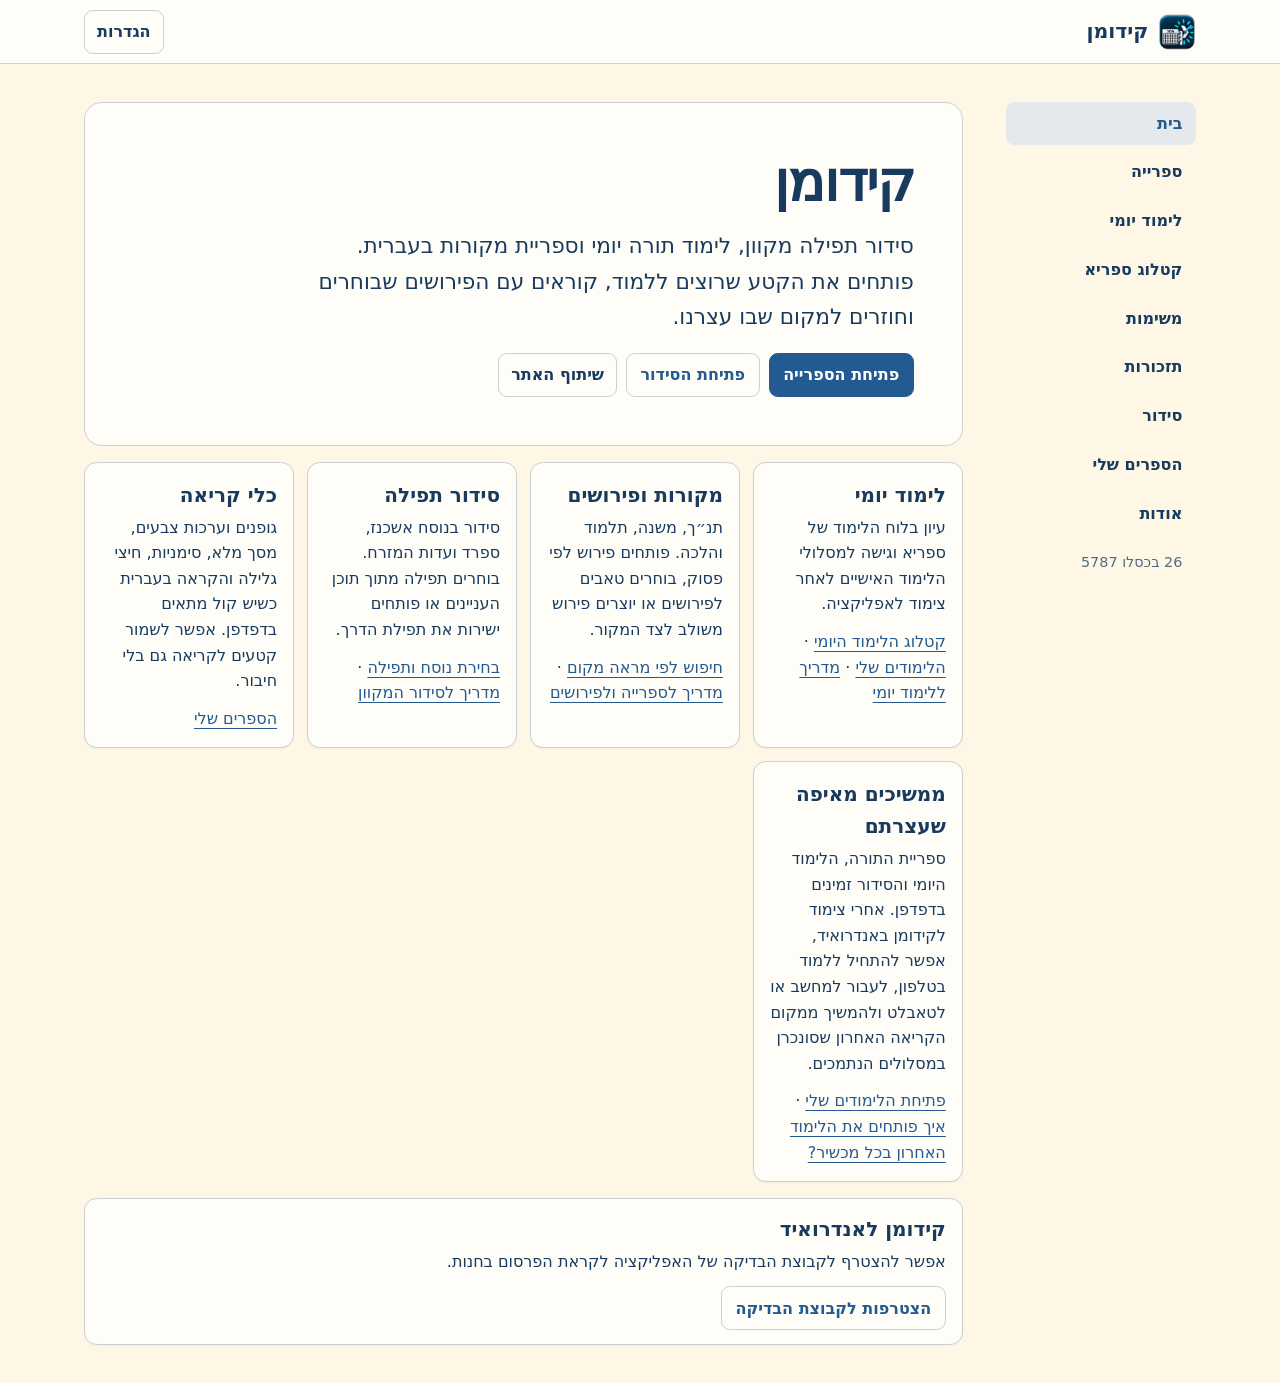
==== index.html @ 1c2f3899 "Explain how to resume the last study on Android, web and Zepp" ====
<!doctype html>
<html lang="he" dir="rtl">
<head>
  <meta charset="utf-8">
  <meta http-equiv="Content-Security-Policy" content="default-src 'none'; script-src 'self'; style-src 'self'; img-src 'self'; font-src 'self'; connect-src 'self' https://www.sefaria.org https://jewish-watch-sync.jewish-watch.workers.dev; worker-src 'self'; base-uri 'none'; form-action 'none'; object-src 'none'">
  <meta name="referrer" content="no-referrer">
  <meta name="google-site-verification" content="_-QTNV9u83YCa7a8skOlPrsWmSot6P_p0nZbR-ReGp0">
  <meta name="viewport" content="width=device-width, initial-scale=1, viewport-fit=cover">
  <meta name="theme-color" content="#f7f8f5">
  <meta name="description" content="קידומן הוא אתר בעברית ללימוד תורה עם ספריית מקורות ופירושים, לימוד יומי, סידור אשכנז, ספרד ועדות המזרח, הקראה ושמירת מקום הקריאה.">
  <title>קידומן | סידור אונליין, לימוד יומי וספריית תורה</title>
  <link rel="canonical" href="https://kidumapp.github.io/Kiduman/">
  <meta property="og:type" content="website">
  <meta property="og:locale" content="he_IL">
  <meta property="og:site_name" content="קידומן">
  <meta property="og:title" content="קידומן | לימוד יומי, ספריית תורה וסידור">
  <meta property="og:description" content="לומדים עם מקורות ופירושים, מתפללים בסידור לפי הנוסח ושומרים את מקום הקריאה.">
  <meta property="og:url" content="https://kidumapp.github.io/Kiduman/">
  <meta property="og:image" content="https://kidumapp.github.io/Kiduman/kiduman.png">
  <meta property="og:image:alt" content="סמל קידומן">
  <meta name="twitter:card" content="summary">
  <script type="application/ld+json">
  {"@context":"https://schema.org","@graph":[
    {"@type":"WebSite","@id":"https://kidumapp.github.io/Kiduman/#website","name":"קידומן","alternateName":"Kiduman","inLanguage":"he","url":"https://kidumapp.github.io/Kiduman/"},
    {"@type":"WebApplication","name":"קידומן","url":"https://kidumapp.github.io/Kiduman/","isPartOf":{"@id":"https://kidumapp.github.io/Kiduman/#website"},"inLanguage":"he","applicationCategory":"EducationalApplication","operatingSystem":"Web","description":"ספריית מקורות ופירושים, לימוד יומי, סידור וכלי קריאה בעברית."}
  ]}
  </script>
  <link rel="icon" href="./kiduman.png" type="image/png">
  <link rel="apple-touch-icon" href="./kiduman.png">
  <link rel="stylesheet" href="./styles.css?v=12">
  <script type="module" src="./app.mjs?v=15"></script>
</head>
<body>
  <a class="skip" href="#main">דילוג לתוכן</a>
  <header class="top"><div class="top-inner">
    <a class="brand" href="#home"><img src="./kiduman.png" width="38" height="38" alt=""> קידומן</a>
    <button type="button" id="prefs">הגדרות</button>
  </div></header>
  <div class="layout">
    <aside>
      <nav aria-label="ניווט ראשי">
        <a href="#home">בית</a><a href="#library">ספרייה</a><a href="#continue">לימוד יומי</a>
        <a href="#daily">קטלוג ספריא</a><a href="#tasks">משימות</a><a href="#reminders">תזכורות</a><a href="#siddur">סידור</a><a href="#saved">הספרים שלי</a><a href="./about.html">אודות</a>
      </nav>
      <div class="date" id="today"></div>
    </aside>
    <main id="main" tabindex="-1">
      <div id="notice" role="status" aria-live="polite"></div>
      <section id="home" aria-labelledby="home-title">
        <header class="home-intro">
          <h1 id="home-title">קידומן</h1>
          <p>סידור תפילה מקוון, לימוד תורה יומי וספריית מקורות בעברית. פותחים את הקטע שרוצים ללמוד, קוראים עם הפירושים שבוחרים וחוזרים למקום שבו עצרנו.</p>
          <div class="home-actions">
            <a class="primary" href="#library">פתיחת הספרייה</a>
            <a href="#siddur">פתיחת הסידור</a>
            <button type="button" id="share-site">שיתוף האתר</button>
          </div>
        </header>
        <div class="grid home-features">
          <section class="card"><h2>לימוד יומי</h2><p>עיון בלוח הלימוד של ספריא וגישה למסלולי הלימוד האישיים לאחר צימוד לאפליקציה.</p><a href="#daily">קטלוג הלימוד היומי</a> · <a href="#continue">הלימודים שלי</a> · <a href="./daily-study.html">מדריך ללימוד יומי</a></section>
          <section class="card"><h2>מקורות ופירושים</h2><p>תנ״ך, משנה, תלמוד והלכה. פותחים פירוש לפי פסוק, בוחרים טאבים לפירושים או יוצרים פירוש משולב לצד המקור.</p><a href="#library">חיפוש לפי מראה מקום</a> · <a href="./library.html">מדריך לספרייה ולפירושים</a></section>
          <section class="card"><h2>סידור תפילה</h2><p>סידור בנוסח אשכנז, ספרד ועדות המזרח. בוחרים תפילה מתוך תוכן העניינים או פותחים ישירות את תפילת הדרך.</p><a href="#siddur">בחירת נוסח ותפילה</a> · <a href="./siddur.html">מדריך לסידור המקוון</a></section>
          <section class="card"><h2>כלי קריאה</h2><p>גופנים וערכות צבעים, מסך מלא, סימניות, חיצי גלילה והקראה בעברית כשיש קול מתאים בדפדפן. אפשר לשמור קטעים לקריאה גם בלי חיבור.</p><a href="#saved">הספרים שלי</a></section>
          <section class="card">
            <h2>ממשיכים מאיפה שעצרתם</h2>
            <p>ספריית התורה, הלימוד היומי והסידור זמינים בדפדפן. אחרי צימוד לקידומן באנדרואיד, אפשר להתחיל ללמוד בטלפון, לעבור למחשב או לטאבלט ולהמשיך ממקום הקריאה האחרון שסונכרן במסלולים הנתמכים.</p>
            <a href="#continue">פתיחת הלימודים שלי</a> · <a href="./last-study.html">איך פותחים את הלימוד האחרון בכל מכשיר?</a>
          </section>
        </div>
        <section class="card home-android" id="android-app" aria-labelledby="android-title">
          <h2 id="android-title">קידומן לאנדרואיד</h2>
          <p>אפשר להצטרף לקבוצת הבדיקה של האפליקציה לקראת הפרסום בחנות.</p>
          <a id="android-testers" href="https://groups.google.com/g/kiduman-test" target="_blank" rel="noopener noreferrer">הצטרפות לקבוצת הבדיקה</a>
        </section>
      </section>
      <section id="view" aria-labelledby="view-title" hidden></section>
    </main>
  </div>
  <dialog id="settings">
    <form method="dialog"><button class="close" aria-label="סגירה">סגירה</button></form>
    <h2>הגדרות</h2>
    <label>ערכת נושא
      <select id="theme">
        <option value="auto">לפי המכשיר</option><option value="blue_cream">כחול ושמנת</option>
        <option value="blue_night">כחול לילה</option><option value="graphite">גרפיט</option>
        <option value="natural_green">ירוק טבעי</option><option value="soft_purple">סגול רך</option>
        <option value="high_contrast">ניגודיות גבוהה</option>
      </select>
    </label>
    <button type="button" id="reading-prefs">הגדרות קריאה</button>
    <label>לוח לימוד <select id="region"><option value="Israel">ישראל</option><option value="diaspora">חוץ לארץ</option></select></label>
    <section class="pair-section" aria-labelledby="pair-title">
      <h3 id="pair-title">סנכרון קריאה</h3>
      <p id="sync-state" role="status"></p>
      <form id="pair-form">
        <label for="pair-code">קוד ממסך צימוד וסנכרון בקידומן בטלפון</label>
        <div class="inline"><input id="pair-code" inputmode="numeric" pattern="[0-9]{8}" maxlength="8" required autocomplete="off" dir="ltr"><button class="primary">חיבור</button></div>
      </form>
      <div class="inline" id="sync-actions" hidden><button type="button" id="sync-now">סנכרון עכשיו</button><button type="button" id="disconnect">ניתוק</button></div>
    </section>
  </dialog>
  <dialog id="reading-settings" aria-labelledby="reading-settings-title">
    <form method="dialog"><button class="close">סגירה</button></form>
    <h2 id="reading-settings-title">הגדרות קריאה</h2>
    <fieldset>
      <legend>מראה הקריאה</legend>
      <label>מצב <select id="readingTheme"><option value="auto">לפי המכשיר</option><option value="day">יום</option><option value="night">לילה</option><option value="app">לפי ערכת הנושא של האתר</option></select></label>
      <label>גודל טקסט <input id="font" type="range" min="14" max="38" step="1"></label>
      <label>גופן <select id="fontFace"><option value="system">גופן מערכת</option><option value="serif">גופן ספרותי</option><option value="sans">ללא תגים</option><option value="david_libre">דוד ליברה</option><option value="semi_stam">שלמה סמי־סת״ם</option></select></label>
      <label>רוחב הטקסט <input id="width" type="range" min="25" max="68" step="1"></label>
      <label>מרווח בין שורות <input id="spacing" type="range" min="1.2" max="2.5" step="0.05"></label>
      <label class="check"><input id="justify" type="checkbox">יישור לשני הצדדים</label>
      <label>מראי מקום <select id="addressStyle"><option value="numbers">מספרים</option><option value="hebrew">אותיות</option><option value="hidden">הסתרה</option></select></label>
      <label>ניקוד וטעמים <select id="vocalization"><option value="all">ניקוד וטעמים</option><option value="vowels">ניקוד בלבד</option><option value="plain">טקסט ללא ניקוד</option></select></label>
    </fieldset>
    <fieldset>
      <legend>צבעי קריאה</legend>
      <label>רקע יום נפוץ <select id="paper-preset"><option value="">מותאם</option><option value="#fff7e6">שמנת</option><option value="#f2e2c4">קלף</option><option value="#d7c4a3">ספיה כהה</option><option value="#ffffff">לבן</option></select></label>
      <div class="color-row">
        <label>רקע יום <input type="color" id="dayPaper"></label><label>טקסט יום <input type="color" id="dayInk"></label>
        <label>רקע לילה <input type="color" id="nightPaper"></label><label>טקסט לילה <input type="color" id="nightInk"></label>
      </div>
      <button type="button" id="automatic-ink">צבע טקסט אוטומטי ביום ובלילה</button>
    </fieldset>
    <fieldset>
      <legend>כלי קריאה</legend>
      <label class="check"><input id="speechIgnoreNiqqud" type="checkbox">התעלם מניקוד וטעמים בהקראה</label>
      <label>מהירות הקראה <input id="speechRate" type="range" min="0.6" max="2" step="0.1"></label>
      <label>חצי גלילה <select id="arrows"><option value="toolbar">בכלי הקריאה</option><option value="edge">בצדי הטקסט</option></select></label>
      <label id="arrow-layout-field">פריסת חצים <select id="arrowLayout"><option value="split">ימין למעלה, שמאל למטה</option><option value="reverse">ימין למטה, שמאל למעלה</option><option value="right">שני החצים בצד ימין</option><option value="left">שני החצים בצד שמאל</option><option value="both">למעלה ולמטה בשני הצדדים</option></select></label>
      <label class="check"><input id="autoPosition" type="checkbox">שמירת מיקום אוטומטית בגלילה</label>
    </fieldset>
  </dialog>
  <dialog id="reader-tool-dialog" aria-labelledby="reader-tool-title">
    <header class="reader-dialog-head">
      <h2 id="reader-tool-title"></h2>
      <button type="button" class="icon-tool" id="reader-dialog-home" aria-label="בית" title="בית"></button>
      <button type="button" class="icon-tool" id="reader-dialog-exit" aria-label="יציאה ממסך מלא" title="יציאה ממסך מלא" hidden></button>
      <form method="dialog"><button class="close">סגירה</button></form>
    </header>
    <div id="reader-tool-content"></div>
  </dialog>
</body>
</html>
---- styles.css ----
:root{color-scheme:light;--bg:#f7f8f5;--paper:#fff;--ink:#192c24;--muted:#4d6358;--line:#d7e0da;--soft:#e8f0eb;--accent:#236448;--on-accent:#fff;--reader-size:22px;--shadow:0 1px 2px #1232240c}
:root[data-theme=dark]{color-scheme:dark;--bg:#151e19;--paper:#1d2a22;--ink:#e9f2ec;--muted:#b2c6b8;--line:#3a4e41;--soft:#2c4034;--accent:#a4dfbf;--on-accent:#17291e}
@media(prefers-color-scheme:dark){:root:not([data-theme]){color-scheme:dark;--bg:#151e19;--paper:#1d2a22;--ink:#e9f2ec;--muted:#b2c6b8;--line:#3a4e41;--soft:#2c4034;--accent:#a4dfbf;--on-accent:#17291e}}
*{box-sizing:border-box}
body{margin:0;background:var(--bg);color:var(--ink);font:1rem/1.6 system-ui,sans-serif}
a{color:var(--accent);text-underline-offset:.22em}
button,input,select{font:inherit;color:inherit}
button,input:not([type=range]),select{min-height:44px;border:1px solid var(--line);border-radius:9px;background:var(--paper);padding:.45rem .75rem}
input:not([type=range]),select{max-width:100%}
button{cursor:pointer;font-weight:600}
button:hover,nav a:hover{background:var(--soft)}
button:disabled{opacity:.6;cursor:default}
button.primary{background:var(--accent);color:var(--on-accent);border-color:var(--accent)}
:focus-visible{outline:2px solid var(--accent);outline-offset:3px}
[hidden]{display:none!important}
.skip{position:absolute;inset-inline-start:1rem;top:-5rem;background:var(--paper);padding:.5rem 1rem;z-index:4}
.skip:focus{top:.5rem}
.top{background:var(--paper);border-bottom:1px solid var(--line)}
.top-inner{max-width:1160px;margin:auto;display:flex;align-items:center;justify-content:space-between;padding:.6rem 1.5rem}
.brand{display:inline-flex;align-items:center;gap:.6rem;color:var(--ink);text-decoration:none;font-size:1.28rem;font-weight:750}
.brand span{height:2rem;width:2rem;display:grid;place-items:center;border-radius:.7rem;background:var(--accent);color:var(--on-accent);line-height:1}
.layout{max-width:1160px;margin:auto;display:grid;grid-template-columns:190px minmax(0,1fr);gap:2.7rem;padding:2.35rem 1.5rem}
nav{display:grid;gap:.35rem}
nav a{display:block;border-radius:.55rem;padding:.55rem .85rem;text-decoration:none;font-weight:600;color:var(--ink)}
nav a[aria-current]{background:var(--soft);color:var(--accent)}
.date,.meta,.empty{color:var(--muted)}
.date{margin:1rem .85rem;font-size:.9rem}
h1,h2,h3,p{margin:0 0 .75rem}
h1{font-family:Georgia,"Times New Roman",serif;font-size:clamp(2.25rem,6vw,3.4rem);line-height:1.2;letter-spacing:-.02em}
h2{font-size:1.25rem}
.heading{margin-bottom:1.3rem}
#notice:not(:empty){background:var(--soft);padding:.6rem .85rem;border-radius:.6rem;margin-bottom:1rem}
.grid{display:grid;grid-template-columns:repeat(auto-fit,minmax(min(100%,205px),1fr));gap:.8rem}
.card,.reader,.controls{background:var(--paper);border:1px solid var(--line);border-radius:.8rem;box-shadow:var(--shadow)}
.card{padding:.85rem 1rem;overflow-wrap:anywhere}
.card h2{margin:0 0 .25rem}
.card button.link,.reader button.link{border:0;padding:0;min-height:44px;color:var(--accent);text-align:start;background:transparent}
.card .meta{margin:0}
.controls{padding:.8rem;margin:0 0 1rem}
.inline,.reader-actions{display:flex;gap:.55rem;align-items:center;flex-wrap:wrap}
.inline input:not([type=range]){flex:1;min-width:min(100%,11rem)}
label{display:grid;gap:.35rem}
.reader{padding:clamp(1rem,4vw,2.6rem);margin-block:1rem}
.reader article{max-width:45rem;margin:0 auto;font-family:Georgia,"Times New Roman",serif;font-size:var(--reader-size);line-height:1.88}
.reader article p{white-space:pre-wrap;overflow-wrap:anywhere;margin-bottom:.55em;scroll-margin:18px}
.reader article .address{font-family:system-ui,sans-serif;font-size:.66em;color:var(--muted);margin-inline-end:.55em}
.reader-actions{margin-block:.8rem}
details{padding:.6rem .8rem;background:var(--paper);border:1px solid var(--line);border-radius:.55rem;margin-bottom:.5rem}
summary{cursor:pointer;font-weight:650}
details ul{margin:.6rem 0 0;padding-inline-start:1.5rem}
details li{margin:.4rem 0}
dialog{width:min(100% - 2rem,32rem);max-height:90vh;background:var(--paper);color:var(--ink);border:1px solid var(--line);border-radius:.9rem;padding:1.25rem}
dialog::backdrop{background:#14251e88}
dialog label{margin:.65rem 0}
dialog .close{float:inline-end}
.pair-section{border-top:1px solid var(--line);margin-top:1rem;padding-top:1rem}
@media(max-width:720px){.top-inner{padding:.55rem 1rem}.layout{grid-template-columns:1fr;gap:1.15rem;padding:1rem}.date{margin:.5rem 0 0}nav{display:flex;flex-wrap:wrap}nav a{padding:.45rem .65rem}}
.brand img{display:block;border-radius:.6rem}
.reader{background:var(--reader-paper,var(--paper));color:var(--reader-ink,var(--ink))}
.reader article{max-width:var(--reader-width,45rem);font-family:var(--reader-font,serif);line-height:var(--reader-spacing,1.85);text-align:var(--reader-align,start)}
.reader article .address{color:var(--reader-address,var(--muted));opacity:.72}
.reader article p.bookmarked{border-inline-start:3px solid currentColor;padding-inline-start:.55ch}
.reader article p{scroll-margin:5.8rem}
.reader-toolbar{position:sticky;top:0;z-index:2;display:flex;gap:.38rem;align-items:center;flex-wrap:wrap;padding:.52rem;background:var(--paper);border:1px solid var(--line);border-radius:.65rem}
.reader-toolbar progress{flex:1 0 100%;height:.32rem;accent-color:var(--accent)}
.reader-toolbar button{font-size:.86rem}
.reader-arrows.at-edge{pointer-events:none;position:fixed;inset:50% .3rem auto;transform:translateY(-50%);display:flex;justify-content:space-between;direction:rtl}
.reader-arrows.at-edge div{display:grid;gap:.25rem}
.reader-arrows.at-edge button{pointer-events:auto}
.reader-arrows button{min-width:42px;padding-inline:.4rem}
.reading-fullscreen .top,.reading-fullscreen aside{display:none}
.reading-fullscreen .layout{grid-template-columns:minmax(0,1fr);max-width:none;padding:.7rem 1rem}
.reading-fullscreen .reader-actions{margin-block:.5rem}
fieldset{min-width:0;border:1px solid var(--line);border-radius:.65rem;margin:.85rem 0;padding:.6rem .85rem}
legend{font-weight:700;padding-inline:.35rem}
.color-row{display:grid;grid-template-columns:repeat(2,minmax(0,1fr));gap:0 .8rem}
.color-row input{width:100%;padding:.3rem;cursor:pointer}
.check{display:flex;align-items:center;gap:.5rem}
.check input{min-height:1.4rem;width:1.4rem;accent-color:var(--accent)}
.bookmark-list{list-style:none;padding:0}
.bookmark-list li{display:flex;gap:.4rem;justify-content:space-between;margin-block:.4rem}
@media(max-width:720px){.reader{padding-inline:1rem}.reader-toolbar{padding:.35rem}.reader-toolbar button{padding-inline:.48rem;min-height:38px}.reader:has(~.reader-arrows.at-edge),main:has(.reader-arrows.at-edge) .reader{margin-inline:1.4rem}}
.reader-arrows.at-edge{inset:0 .15rem;transform:none}
.reader-arrows.at-edge div{height:100%;display:flex;flex-direction:column;justify-content:center;gap:0}
.reader-arrows.at-edge div:empty{visibility:hidden}
.reader-arrows.at-edge button{width:42px;min-height:0;border:0;border-radius:.55rem;color:var(--accent);background:transparent;text-shadow:0 1px var(--paper);font-size:1.3rem}
.reader-arrows.at-edge div:not(.split) button{height:100%}
.reader-arrows.at-edge div:not(.split) button{position:relative}
.reader-arrows.at-edge div:not(.split) button span{position:absolute;top:var(--arrow-center,50%);left:50%;transform:translate(-50%,-50%)}
.reader-arrows.at-edge div.split button{height:var(--arrow-center,50%);display:flex;justify-content:center;align-items:flex-end;padding-bottom:8px}
.reader-arrows.at-edge div.split button+button{height:calc(100% - var(--arrow-center,50%))}
.reader-arrows.at-edge div.split button+button{align-items:flex-start;padding-top:8px}
.reader-arrows.at-edge button:hover,.reader-arrows.at-edge button:focus-visible{background:color-mix(in srgb,var(--paper) 85%,transparent)}
.reader article p.last-position{box-shadow:inset -3px 0 var(--accent);padding-inline-start:.52ch}
.reader-note,.reader-repeat{display:block;margin-block:.32em;color:inherit}
.reader-note{font-size:.9em;padding-inline-start:.75em;border-inline-start:2px solid currentColor}
.reader article[data-reading-mode=commentaries] p:not(:has(.reader-note)){display:none}
.reader article[data-reading-mode=commentaries] .reader-source{display:none}
.commentary-choices{display:grid;grid-template-columns:repeat(auto-fit,minmax(120px,1fr))}
.reading-fullscreen #view>h1,.reading-fullscreen #view>h2,.reading-fullscreen #view>.reader-actions,.reading-fullscreen #view>.controls,.reading-fullscreen #view>.meta{display:none}
.reading-fullscreen .reader{margin-block:.35rem;padding-block:1rem}
@font-face{font-family:"Kiduman David Libre";src:url("./DavidLibre-Regular.ttf") format("truetype");font-display:swap}
@font-face{font-family:"Kiduman SemiStam";src:url("./ShlomoSemiStam.ttf") format("truetype");font-display:swap}
.reading-view .layout{padding-block-start:.75rem}
.reading-view #view>.heading{font-size:clamp(1.3rem,4vw,2rem);margin-block-end:.45rem}
.reading-view .reader-actions{gap:.3rem;margin-block:.35rem}
.reading-view .reader-actions button{min-height:36px;padding:.25rem .5rem;font-size:.85rem}
.reading-view .reader-toolbar{flex-wrap:nowrap;gap:.3rem;padding:.26rem .4rem}
.reading-view .reader-toolbar progress{order:2;flex:1;min-width:1.25rem}
.reading-view .reader-toolbar button:not(.reader-speech,.reader-arrows button){min-height:36px;padding:.2rem .45rem;white-space:nowrap}
.reading-view .reader{margin-block:.45rem}
.reading-view .reader article p{scroll-margin:3.1rem}
.reading-tool-grid{display:grid;grid-template-columns:repeat(auto-fit,minmax(8rem,1fr));gap:.5rem}
.reader-toolbar .reader-speech{position:fixed;z-index:3;inset-inline-end:.18rem;top:calc(50% + 3.2rem);width:40px;padding:0;min-height:40px;background:var(--paper);color:var(--accent);box-shadow:0 2px 5px #0002}
@media(max-width:720px){
  .reading-view aside{display:none}
  .reading-view .layout{padding:.5rem .65rem}
  .reading-view .reader{margin-inline:1.95rem;padding:1rem .55rem}
  .reader-arrows.at-edge button{width:34px}
  .reader-toolbar .reader-speech{width:34px;min-height:36px}
}
.reader article p.speech-row{background:color-mix(in srgb,var(--accent) 20%,var(--reader-paper));outline:2px solid var(--accent);outline-offset:3px;border-radius:.25rem}
.reader-note.inline-note{display:inline;border:0;padding-inline:.28em;margin:0}
.comment-tabs{display:flex;gap:.35rem;overflow-x:auto;padding:.35rem .1rem;margin-block:.15rem}
.comment-tabs button{white-space:nowrap;min-height:36px;padding:.2rem .6rem}
.comment-tabs button[aria-pressed=true]{background:var(--accent);color:var(--on-accent);border-color:var(--accent);font-weight:750}
.reader-arrows.at-edge{z-index:1}
.reader-arrows.at-edge div{flex:0 0 auto}
.reader-arrows button{touch-action:none;user-select:none}
.reader-arrows.inline{display:grid;grid-template-rows:repeat(2,1fr);gap:0}
.reader-arrows.inline button{height:24px;min-height:0;padding:0;line-height:1}
.reader-arrows.inline.docked{position:fixed;transform:translateY(-50%);z-index:3}
.reader-arrows.inline.docked button{height:44px}
.reader article button.address{display:inline-block;min-height:0;border:0;padding:0;background:transparent;cursor:pointer;text-decoration:underline;text-underline-offset:.15em;vertical-align:baseline}
.reader article p[data-offset]{position:relative}
.revealed-line{position:absolute;inset-inline:0;display:block;pointer-events:none;border-radius:.18em;background:color-mix(in srgb,var(--accent) 21%,transparent);box-shadow:inset -3px 0 var(--accent)}
.previous-study{display:block;margin:0 auto .85rem;color:var(--accent)}

.home-intro{padding:clamp(1.2rem,5vw,3rem);border-radius:1.1rem;background:var(--paper);border:1px solid var(--line);margin-bottom:1rem}
.home-intro p{max-width:39rem;font-size:clamp(1.06rem,3vw,1.35rem);line-height:1.65}
.home-actions{display:flex;gap:.55rem;flex-wrap:wrap;margin-top:1.1rem}
.home-actions a,.home-android>a{display:inline-flex;align-items:center;min-height:44px;border:1px solid var(--line);border-radius:.55rem;padding:.45rem .85rem;text-decoration:none;font-weight:650}
.home-actions .primary{background:var(--accent);border-color:var(--accent);color:var(--on-accent)}
.home-features .card{padding:1rem}
.home-android{margin-top:1rem}
.about-page{max-width:48rem;margin:0 auto;padding:clamp(1rem,4vw,2.4rem) 1rem}
.about-page .card+.card{margin-block-start:1rem}

.icon-tool svg{width:22px;height:22px;flex:none;fill:none;stroke:currentColor;stroke-width:1.65;stroke-linecap:round;stroke-linejoin:round}
.icon-tool{display:inline-flex;align-items:center;gap:.5rem}
.reader-toolbar{z-index:5;top:env(safe-area-inset-top,0px)}
.reading-view .reader-toolbar .icon-tool{display:grid;place-items:center;min-width:44px;min-height:44px}
.reader-toolbar .tool-label,.siddur-citation .tool-label{position:absolute;width:1px;height:1px;padding:0;overflow:hidden;clip-path:inset(50%);white-space:nowrap}
.reader-toolbar .reader-fullscreen[aria-pressed=true]{background:var(--accent);color:var(--on-accent);border-color:var(--accent)}
.reader-toolbar .reader-speech{position:static;width:auto;box-shadow:none}
.reading-view .reader-toolbar .reader-menu-toggle{position:fixed;inset-inline-start:max(.25rem,env(safe-area-inset-right,0px));inset-block-end:max(.55rem,env(safe-area-inset-bottom,0px));padding:0;width:44px;height:44px;color:var(--on-accent);background:var(--accent);border-color:var(--accent);box-shadow:0 2px 7px #0003}
.reader-dialog-head{position:sticky;top:0;z-index:2;background:var(--paper);padding:.6rem 0;display:flex;align-items:center;gap:.4rem;border-bottom:1px solid var(--line)}
.reader-dialog-head h2{flex:1;min-width:0;margin:0;font-size:1.12rem;overflow-wrap:anywhere}
.reader-dialog-head .icon-tool{width:44px;padding:0;justify-content:center}
.reader-dialog-head form{flex:none}
dialog{max-width:calc(100vw - 1rem);max-height:min(90dvh,calc(100dvh - env(safe-area-inset-top,0px) - env(safe-area-inset-bottom,0px) - 1rem));overflow:auto;overscroll-behavior:contain}
#reader-tool-dialog{padding:0 1rem 1rem}
#reader-tool-content{padding-top:.75rem}
.reading-tool-grid .icon-tool{justify-content:flex-start;text-align:start;white-space:normal;line-height:1.25}
dialog:not(#reader-tool-dialog)>form:first-child{position:sticky;top:0;z-index:2;display:flex;justify-content:flex-end;background:var(--paper);padding:.22rem 0}
.siddur-citation{vertical-align:middle;min-height:30px;padding:.1rem .3rem;margin-inline:.3rem;background:transparent;color:var(--accent)}
.siddur-citation svg{width:16px;height:16px}
.siddur-source-list{padding-inline-start:1.1rem}
.siddur-source-list li{margin-block:.45rem}
@media(max-width:720px){
  #reader-tool-dialog,#reading-settings{
    margin:0;inset:auto 0 0;width:100%;max-width:100%;max-height:min(85dvh,calc(100dvh - env(safe-area-inset-top,0px)));border-radius:1rem 1rem 0 0;padding-bottom:max(.9rem,env(safe-area-inset-bottom,0px))
  }
  .reader-dialog-head{padding-top:.65rem}
  .reading-tool-grid{grid-template-columns:repeat(2,minmax(0,1fr))}
}
#reader-tool-dialog.tool-menu{
  position:fixed;inset:0 0 0 auto;margin:0;
  width:min(23rem,calc(100% - 1.25rem));max-width:none;height:100%;max-height:none;
  border-radius:.9rem 0 0 .9rem;
  padding:0 max(.75rem,env(safe-area-inset-right,0px)) max(.9rem,env(safe-area-inset-bottom,0px)) .75rem
}
.tool-menu .reader-dialog-head{padding-block-start:calc(.6rem + env(safe-area-inset-top,0px))}
.tool-menu .reading-tool-grid{grid-template-columns:repeat(2,minmax(0,1fr))}
.tool-menu .reading-tool-grid .icon-tool{min-width:0;padding-inline:.45rem;overflow-wrap:anywhere}
@media(max-width:300px){.tool-menu .reading-tool-grid{grid-template-columns:1fr}}
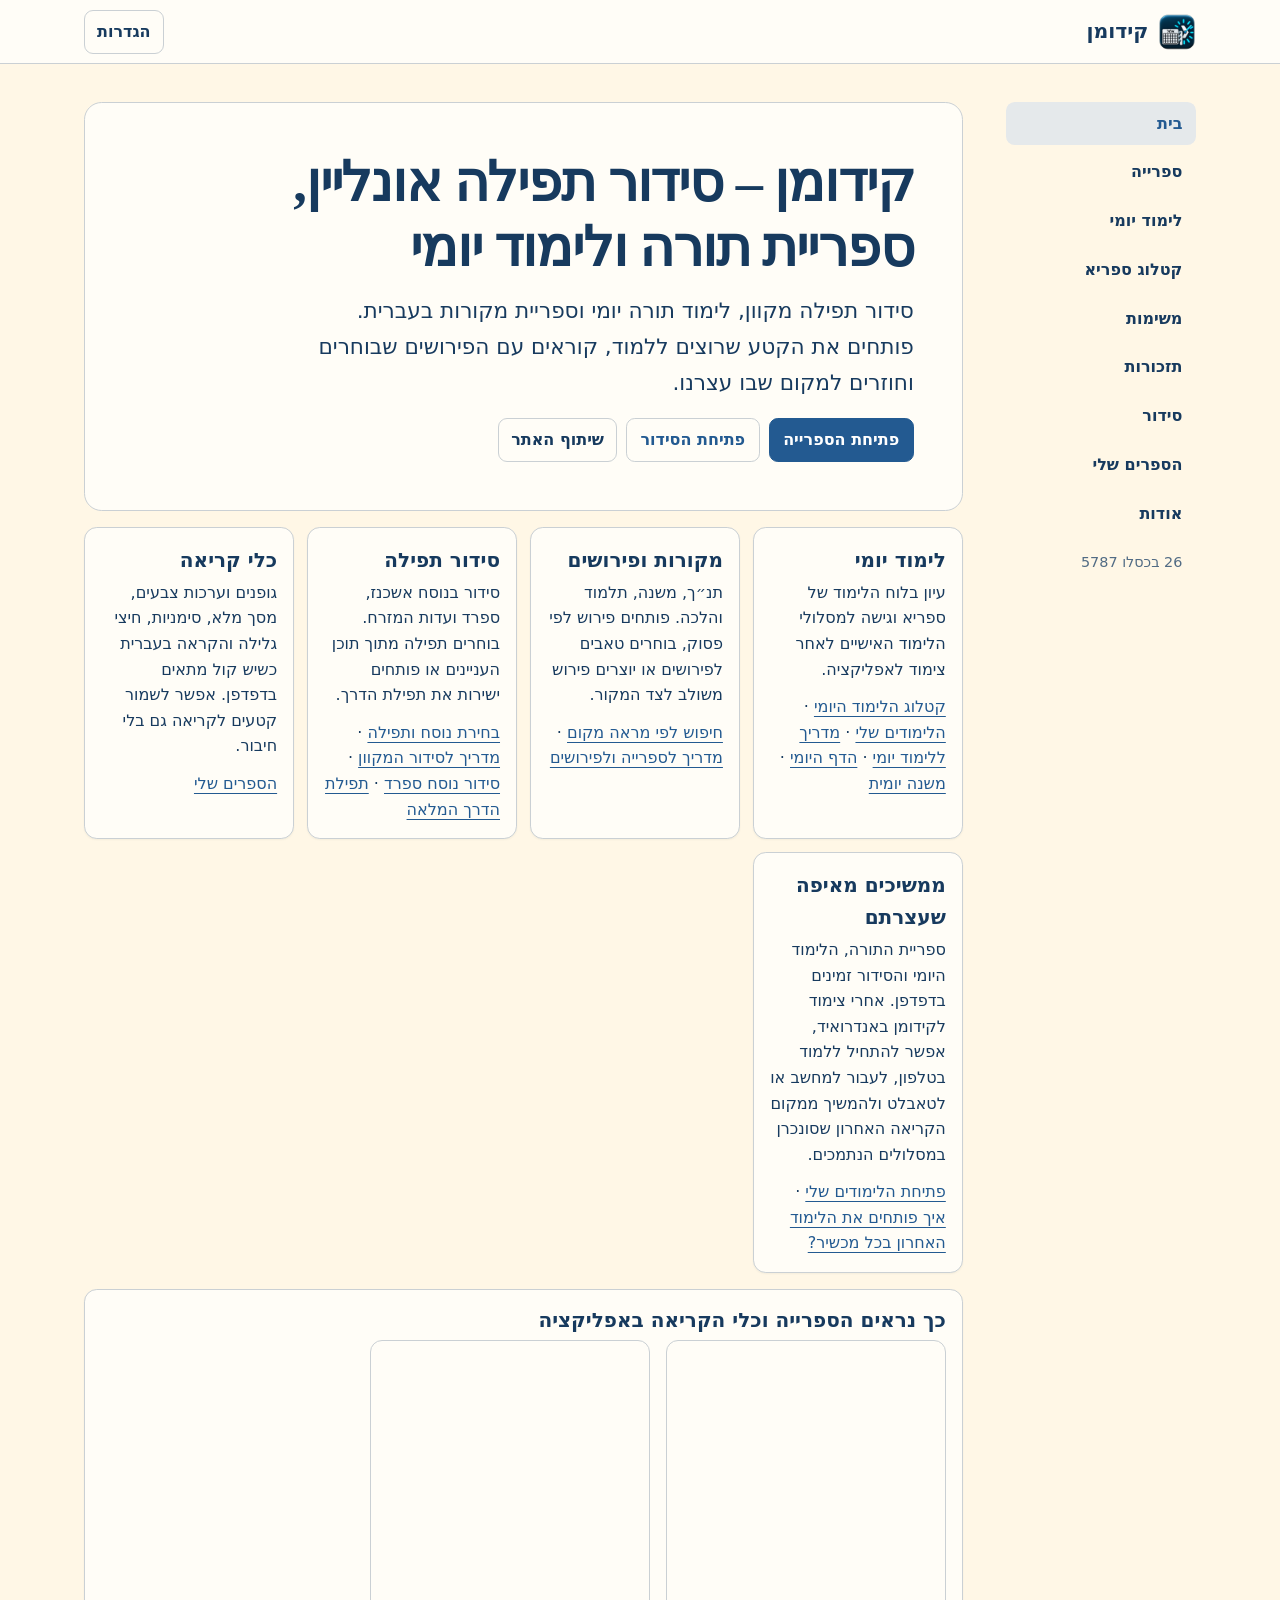
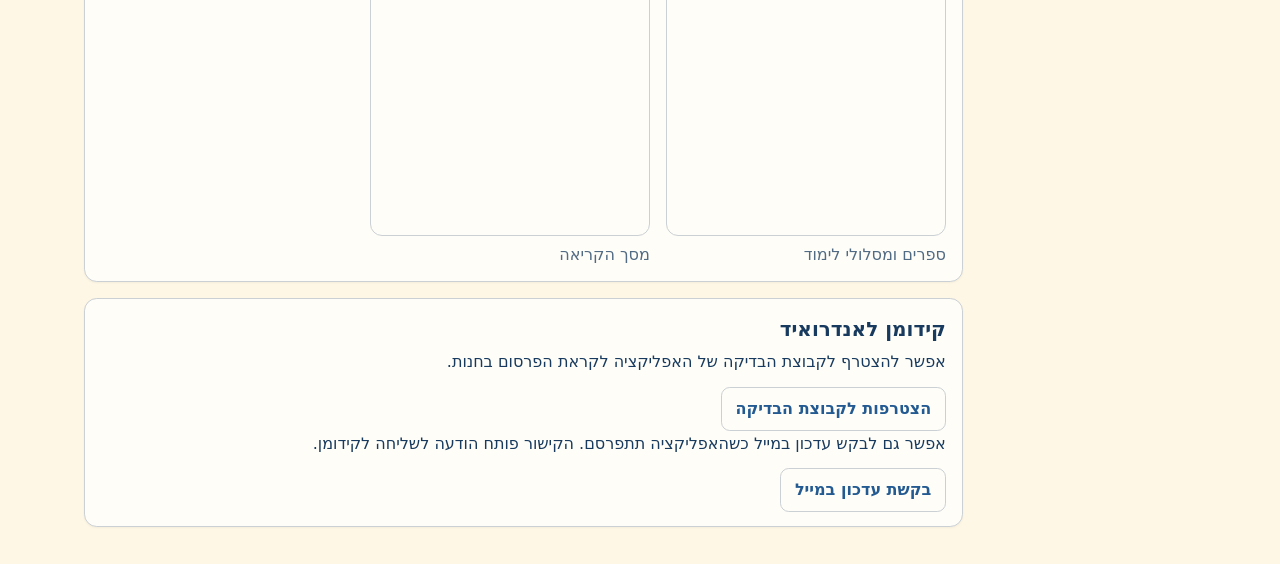
==== commit a8aa6827: "Publish searchable study and siddur landing pages" ====
--- a/index.html
+++ b/index.html
@@ -22,13 +22,13 @@
   <script type="application/ld+json">
   {"@context":"https://schema.org","@graph":[
     {"@type":"WebSite","@id":"https://kidumapp.github.io/Kiduman/#website","name":"קידומן","alternateName":"Kiduman","inLanguage":"he","url":"https://kidumapp.github.io/Kiduman/"},
-    {"@type":"WebApplication","name":"קידומן","url":"https://kidumapp.github.io/Kiduman/","isPartOf":{"@id":"https://kidumapp.github.io/Kiduman/#website"},"inLanguage":"he","applicationCategory":"EducationalApplication","operatingSystem":"Web","description":"ספריית מקורות ופירושים, לימוד יומי, סידור וכלי קריאה בעברית."}
+    {"@type":"WebApplication","name":"קידומן","url":"https://kidumapp.github.io/Kiduman/","isPartOf":{"@id":"https://kidumapp.github.io/Kiduman/#website"},"inLanguage":"he","applicationCategory":"EducationalApplication","operatingSystem":"Web","browserRequirements":"דפדפן עם תמיכה ב־JavaScript","isAccessibleForFree":true,"offers":{"@type":"Offer","price":0,"priceCurrency":"ILS"},"description":"ספריית מקורות ופירושים, לימוד יומי, סידור וכלי קריאה בעברית."}
   ]}
   </script>
   <link rel="icon" href="./kiduman.png" type="image/png">
   <link rel="apple-touch-icon" href="./kiduman.png">
-  <link rel="stylesheet" href="./styles.css?v=12">
-  <script type="module" src="./app.mjs?v=15"></script>
+  <link rel="stylesheet" href="./styles.css?v=13">
+  <script type="module" src="./app.mjs?v=16"></script>
 </head>
 <body>
   <a class="skip" href="#main">דילוג לתוכן</a>
@@ -48,7 +48,7 @@
       <div id="notice" role="status" aria-live="polite"></div>
       <section id="home" aria-labelledby="home-title">
         <header class="home-intro">
-          <h1 id="home-title">קידומן</h1>
+          <h1 id="home-title">קידומן – סידור תפילה אונליין, ספריית תורה ולימוד יומי</h1>
           <p>סידור תפילה מקוון, לימוד תורה יומי וספריית מקורות בעברית. פותחים את הקטע שרוצים ללמוד, קוראים עם הפירושים שבוחרים וחוזרים למקום שבו עצרנו.</p>
           <div class="home-actions">
             <a class="primary" href="#library">פתיחת הספרייה</a>
@@ -57,9 +57,9 @@
           </div>
         </header>
         <div class="grid home-features">
-          <section class="card"><h2>לימוד יומי</h2><p>עיון בלוח הלימוד של ספריא וגישה למסלולי הלימוד האישיים לאחר צימוד לאפליקציה.</p><a href="#daily">קטלוג הלימוד היומי</a> · <a href="#continue">הלימודים שלי</a> · <a href="./daily-study.html">מדריך ללימוד יומי</a></section>
+          <section class="card"><h2>לימוד יומי</h2><p>עיון בלוח הלימוד של ספריא וגישה למסלולי הלימוד האישיים לאחר צימוד לאפליקציה.</p><a href="#daily">קטלוג הלימוד היומי</a> · <a href="#continue">הלימודים שלי</a> · <a href="./daily-study.html">מדריך ללימוד יומי</a> · <a href="./daf-yomi.html">הדף היומי</a> · <a href="./mishnah-yomit.html">משנה יומית</a></section>
           <section class="card"><h2>מקורות ופירושים</h2><p>תנ״ך, משנה, תלמוד והלכה. פותחים פירוש לפי פסוק, בוחרים טאבים לפירושים או יוצרים פירוש משולב לצד המקור.</p><a href="#library">חיפוש לפי מראה מקום</a> · <a href="./library.html">מדריך לספרייה ולפירושים</a></section>
-          <section class="card"><h2>סידור תפילה</h2><p>סידור בנוסח אשכנז, ספרד ועדות המזרח. בוחרים תפילה מתוך תוכן העניינים או פותחים ישירות את תפילת הדרך.</p><a href="#siddur">בחירת נוסח ותפילה</a> · <a href="./siddur.html">מדריך לסידור המקוון</a></section>
+          <section class="card"><h2>סידור תפילה</h2><p>סידור בנוסח אשכנז, ספרד ועדות המזרח. בוחרים תפילה מתוך תוכן העניינים או פותחים ישירות את תפילת הדרך.</p><a href="#siddur">בחירת נוסח ותפילה</a> · <a href="./siddur.html">מדריך לסידור המקוון</a> · <a href="./siddur-sefard.html">סידור נוסח ספרד</a> · <a href="./tefilat-haderech.html">תפילת הדרך המלאה</a></section>
           <section class="card"><h2>כלי קריאה</h2><p>גופנים וערכות צבעים, מסך מלא, סימניות, חיצי גלילה והקראה בעברית כשיש קול מתאים בדפדפן. אפשר לשמור קטעים לקריאה גם בלי חיבור.</p><a href="#saved">הספרים שלי</a></section>
           <section class="card">
             <h2>ממשיכים מאיפה שעצרתם</h2>
@@ -67,10 +67,19 @@
             <a href="#continue">פתיחת הלימודים שלי</a> · <a href="./last-study.html">איך פותחים את הלימוד האחרון בכל מכשיר?</a>
           </section>
         </div>
+        <section class="card home-preview" aria-labelledby="preview-title">
+          <h2 id="preview-title">כך נראים הספרייה וכלי הקריאה באפליקציה</h2>
+          <div class="home-preview-grid">
+            <figure><a href="./images/android-library.png"><img src="./images/android-library.png" alt="הספרייה בקידומן לאנדרואיד עם רשימת ספרי לימוד" loading="lazy" decoding="async" width="720" height="1280"></a><figcaption>ספרים ומסלולי לימוד</figcaption></figure>
+            <figure><a href="./images/android-reading.png"><img src="./images/android-reading.png" alt="מסך קריאת טקסט בעברית בקידומן לאנדרואיד" loading="lazy" decoding="async" width="720" height="1280"></a><figcaption>מסך הקריאה</figcaption></figure>
+          </div>
+        </section>
         <section class="card home-android" id="android-app" aria-labelledby="android-title">
           <h2 id="android-title">קידומן לאנדרואיד</h2>
           <p>אפשר להצטרף לקבוצת הבדיקה של האפליקציה לקראת הפרסום בחנות.</p>
           <a id="android-testers" href="https://groups.google.com/g/kiduman-test" target="_blank" rel="noopener noreferrer">הצטרפות לקבוצת הבדיקה</a>
+          <p>אפשר גם לבקש עדכון במייל כשהאפליקציה תתפרסם. הקישור פותח הודעה לשליחה לקידומן.</p>
+          <a href="mailto:kidumapp@gmail.com?subject=%D7%A2%D7%93%D7%9B%D7%95%D7%9F%20%D7%94%D7%A9%D7%A7%D7%AA%20%D7%A7%D7%99%D7%93%D7%95%D7%9E%D7%9F&amp;body=%D7%A9%D7%9C%D7%95%D7%9D%2C%20%D7%90%D7%A9%D7%9E%D7%97%20%D7%9C%D7%A7%D7%91%D7%9C%20%D7%91%D7%9E%D7%99%D7%99%D7%9C%20%D7%A2%D7%93%D7%9B%D7%95%D7%9F%20%D7%97%D7%93-%D7%A4%D7%A2%D7%9E%D7%99%20%D7%9B%D7%A9%D7%A7%D7%99%D7%93%D7%95%D7%9E%D7%9F%20%D7%AA%D7%AA%D7%A4%D7%A8%D7%A1%D7%9D%20%D7%91%D7%97%D7%A0%D7%95%D7%AA.%20%D7%AA%D7%95%D7%93%D7%94!">בקשת עדכון במייל</a>
         </section>
       </section>
       <section id="view" aria-labelledby="view-title" hidden></section>
--- a/styles.css
+++ b/styles.css
@@ -184,3 +184,9 @@
 .tool-menu .reading-tool-grid{grid-template-columns:repeat(2,minmax(0,1fr))}
 .tool-menu .reading-tool-grid .icon-tool{min-width:0;padding-inline:.45rem;overflow-wrap:anywhere}
 @media(max-width:300px){.tool-menu .reading-tool-grid{grid-template-columns:1fr}}
+
+.home-preview{margin-block:1rem}
+.home-preview-grid{display:grid;grid-template-columns:repeat(auto-fit,minmax(min(13rem,100%),1fr));gap:1rem;max-width:36rem}
+.home-preview figure{margin:0}
+.home-preview img{display:block;max-width:100%;width:auto;height:auto;max-height:33rem;border:1px solid var(--line);border-radius:.75rem}
+.home-preview figcaption{margin-top:.4rem;color:var(--muted)}
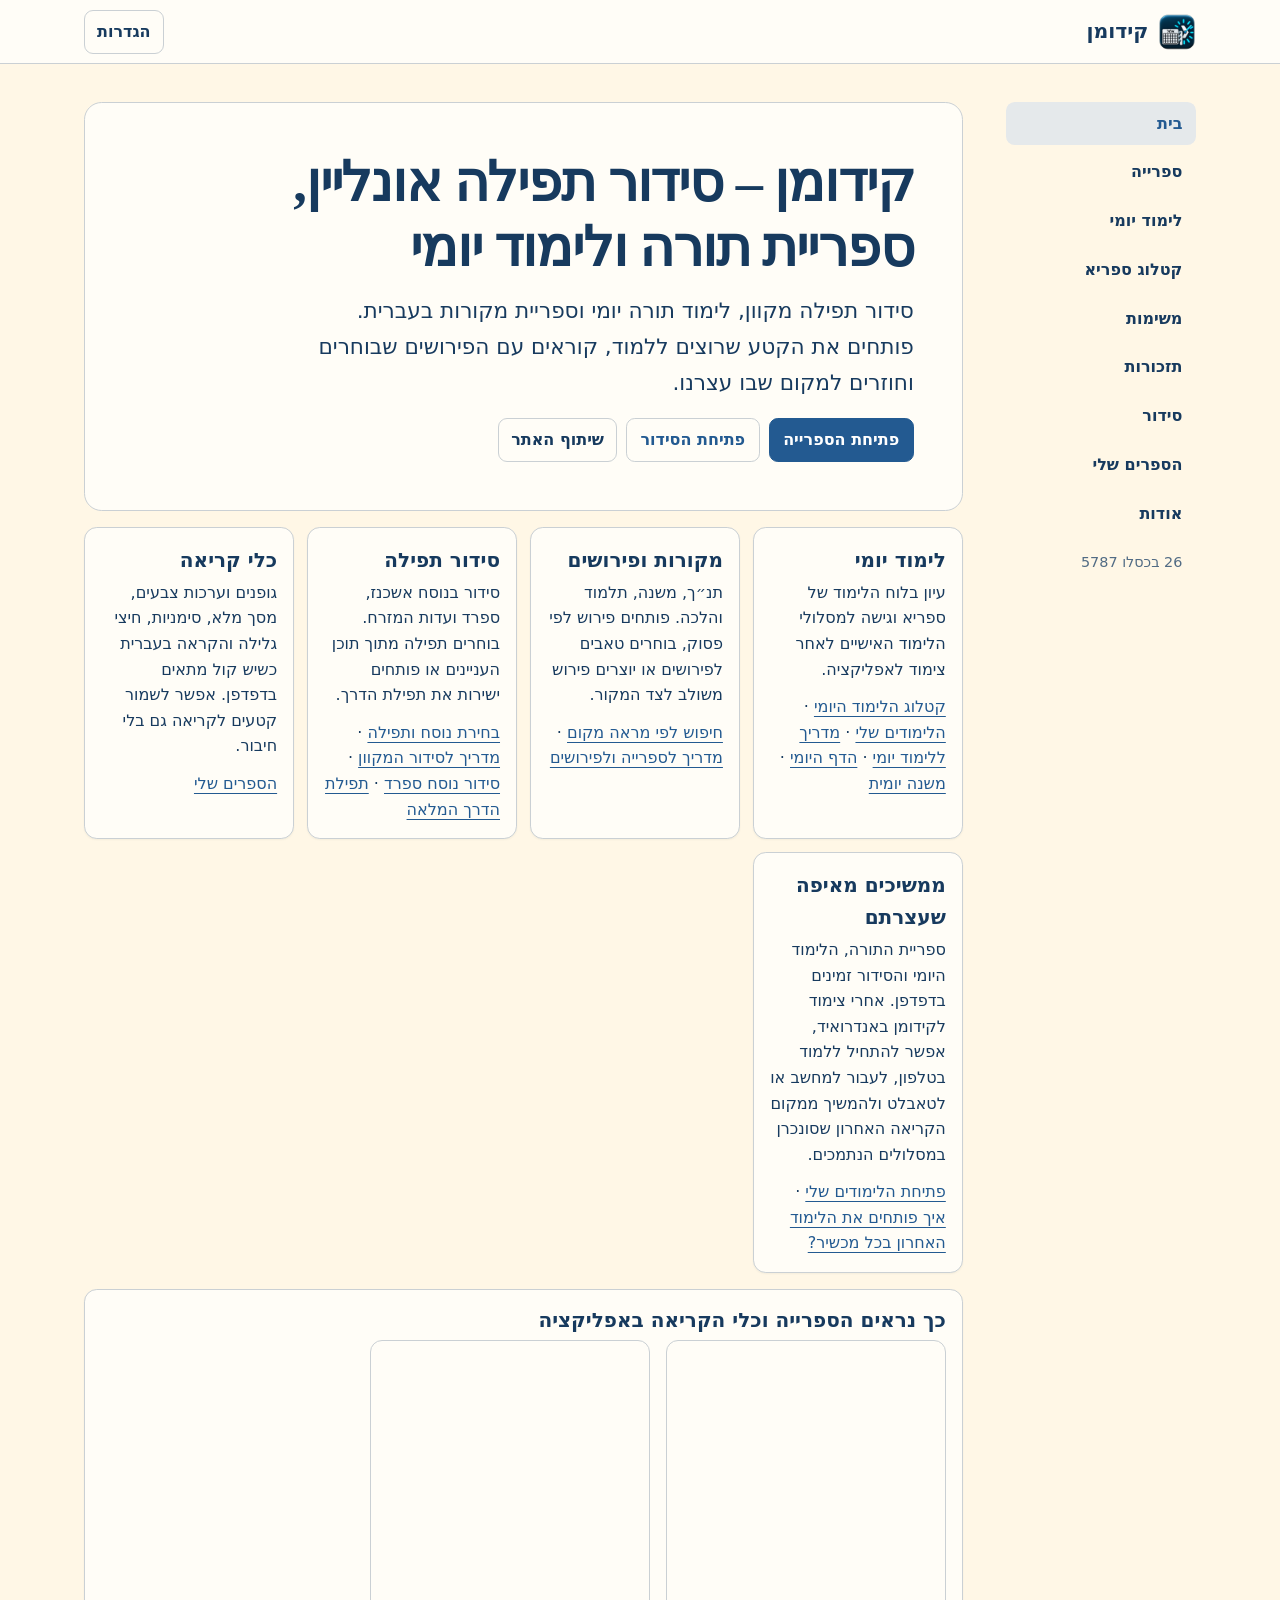
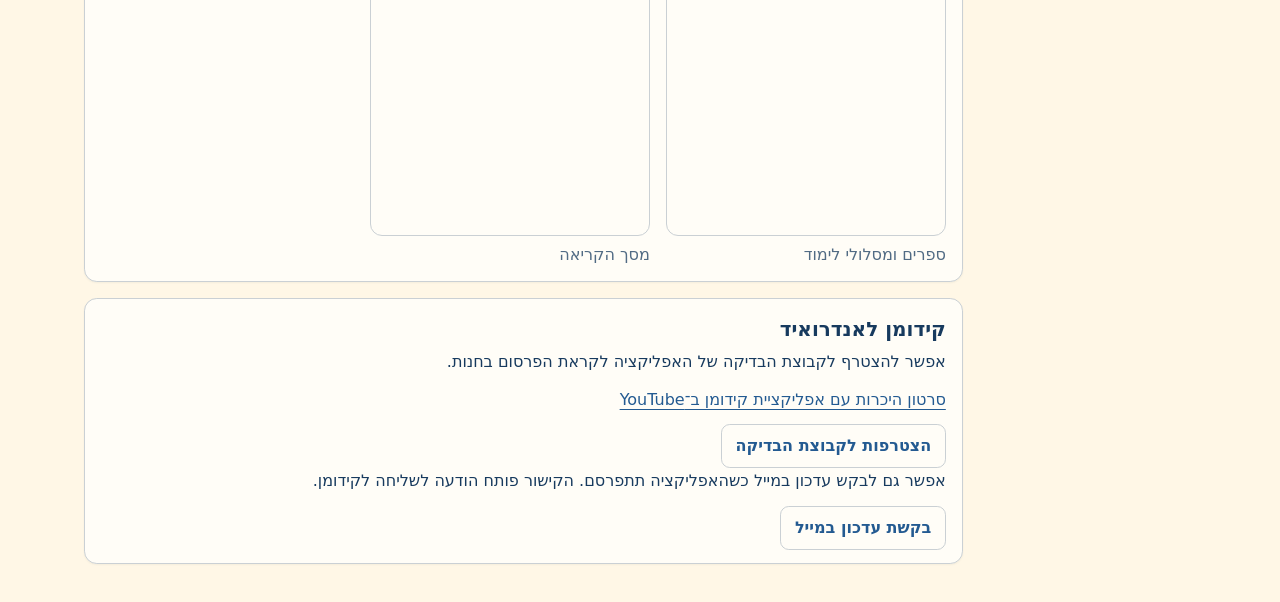
==== commit e86f4341: "Link to the Android introduction video on the homepage" ====
--- a/index.html
+++ b/index.html
@@ -77,6 +77,7 @@
         <section class="card home-android" id="android-app" aria-labelledby="android-title">
           <h2 id="android-title">קידומן לאנדרואיד</h2>
           <p>אפשר להצטרף לקבוצת הבדיקה של האפליקציה לקראת הפרסום בחנות.</p>
+          <p><a href="https://www.youtube.com/shorts/JS0nh1ZXOHE" target="_blank" rel="noopener noreferrer">סרטון היכרות עם אפליקציית קידומן ב־YouTube</a></p>
           <a id="android-testers" href="https://groups.google.com/g/kiduman-test" target="_blank" rel="noopener noreferrer">הצטרפות לקבוצת הבדיקה</a>
           <p>אפשר גם לבקש עדכון במייל כשהאפליקציה תתפרסם. הקישור פותח הודעה לשליחה לקידומן.</p>
           <a href="mailto:kidumapp@gmail.com?subject=%D7%A2%D7%93%D7%9B%D7%95%D7%9F%20%D7%94%D7%A9%D7%A7%D7%AA%20%D7%A7%D7%99%D7%93%D7%95%D7%9E%D7%9F&amp;body=%D7%A9%D7%9C%D7%95%D7%9D%2C%20%D7%90%D7%A9%D7%9E%D7%97%20%D7%9C%D7%A7%D7%91%D7%9C%20%D7%91%D7%9E%D7%99%D7%99%D7%9C%20%D7%A2%D7%93%D7%9B%D7%95%D7%9F%20%D7%97%D7%93-%D7%A4%D7%A2%D7%9E%D7%99%20%D7%9B%D7%A9%D7%A7%D7%99%D7%93%D7%95%D7%9E%D7%9F%20%D7%AA%D7%AA%D7%A4%D7%A8%D7%A1%D7%9D%20%D7%91%D7%97%D7%A0%D7%95%D7%AA.%20%D7%AA%D7%95%D7%93%D7%94!">בקשת עדכון במייל</a>
